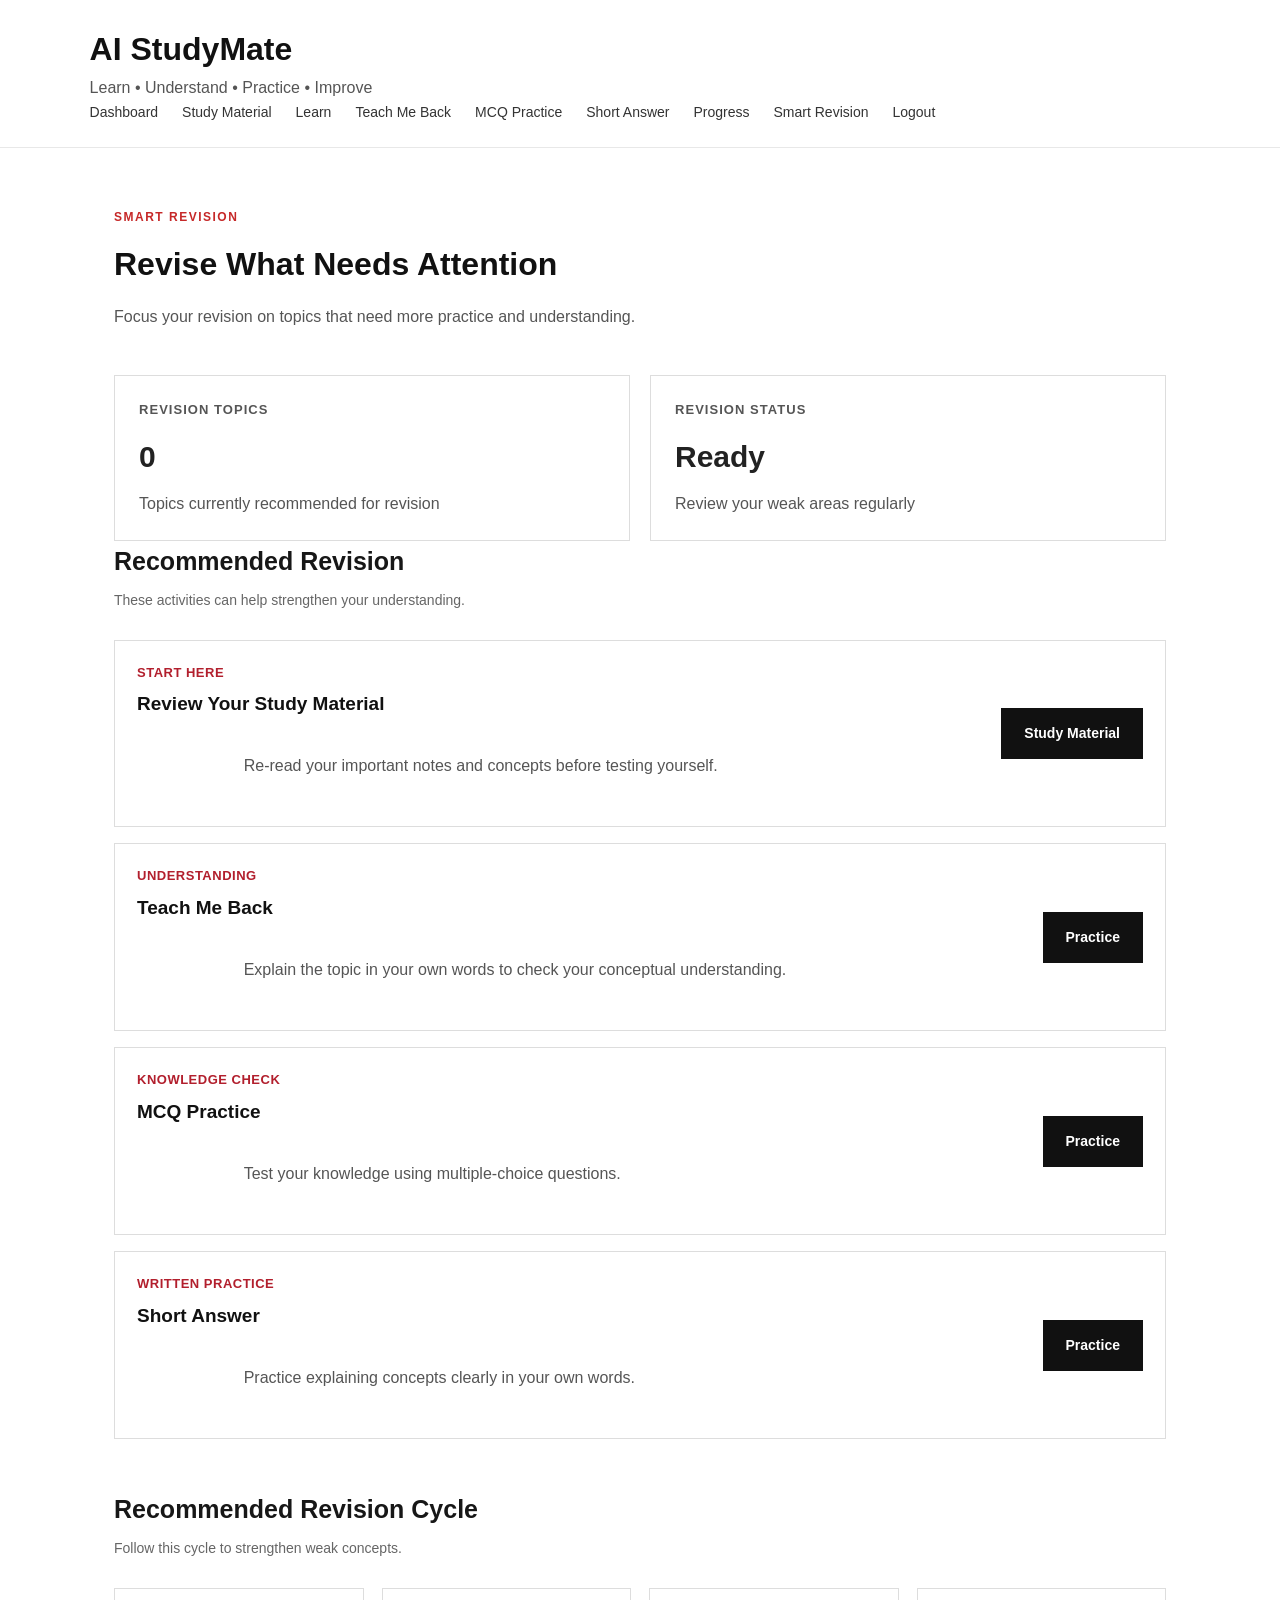
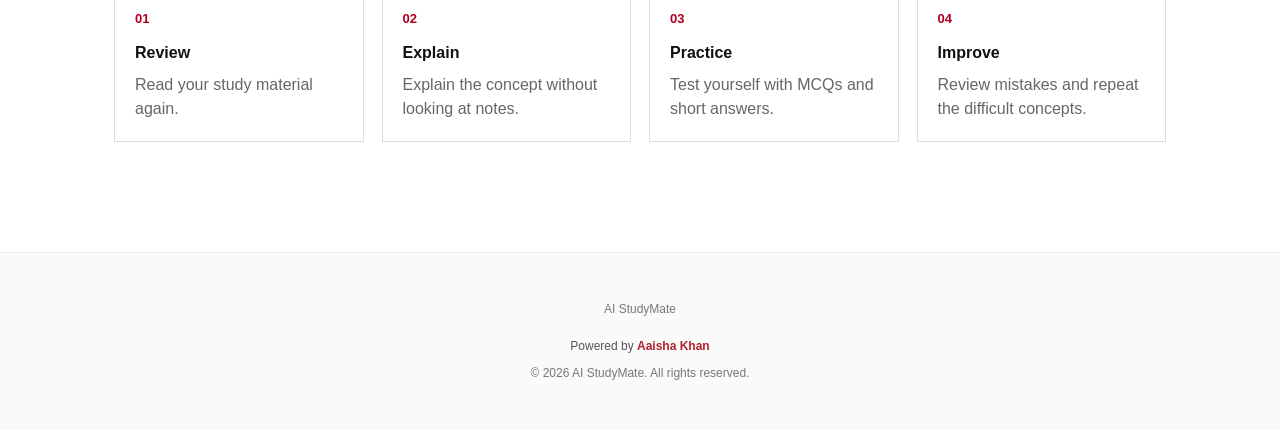
==== frontend/smart-revision.html @ e45d35bf "Initial commit - AI StudyMate" ====
<!DOCTYPE html>
<html lang="en">

<head>
    <meta charset="UTF-8">
    <meta name="viewport" content="width=device-width, initial-scale=1.0">

    <title>Smart Revision | AI StudyMate</title>

    <link rel="stylesheet" href="css/style.css">
    <link rel="stylesheet" href="css/dashboard.css">
</head>

<body>

<header class="dashboard-header">

    <div class="header-container">

        <div class="brand">
            <h1>AI StudyMate</h1>
            <p>Learn • Understand • Practice • Improve</p>
        </div>

        <nav class="dashboard-nav">

            <a href="dashboard.html">Dashboard</a>
            <a href="study-material.html">Study Material</a>
            <a href="learn.html">Learn</a>
            <a href="teach-back.html">Teach Me Back</a>
            <a href="mcq.html">MCQ Practice</a>
            <a href="short-answer.html">Short Answer</a>
            <a href="progress.html">Progress</a>
            <a href="smart-revision.html" class="active">
                Smart Revision
            </a>
            <a href="login.html">Logout</a>

        </nav>

    </div>

</header>


<main class="study-material-page">

    <section class="page-introduction">

        <p class="section-label">
            SMART REVISION
        </p>

        <h2>
            Revise What Needs Attention
        </h2>

        <p>
            Focus your revision on topics that need more practice and understanding.
        </p>

    </section>


    <!-- REVISION OVERVIEW -->

    <section class="revision-overview">

        <article class="revision-summary-card">

            <p class="progress-label">
                REVISION TOPICS
            </p>

            <h3 id="revisionTopicCount">
                0
            </h3>

            <p>
                Topics currently recommended for revision
            </p>

        </article>


        <article class="revision-summary-card">

            <p class="progress-label">
                REVISION STATUS
            </p>

            <h3 id="revisionStatus">
                Ready
            </h3>

            <p>
                Review your weak areas regularly
            </p>

        </article>

    </section>


    <!-- REVISION RECOMMENDATIONS -->

    <section class="saved-material-section">

        <div class="section-heading">

            <h3>
                Recommended Revision
            </h3>

            <p>
                These activities can help strengthen your understanding.
            </p>

        </div>


        <div id="revisionList">

            <article class="revision-card">

                <div>

                    <p class="material-subject">
                        START HERE
                    </p>

                    <h4>
                        Review Your Study Material
                    </h4>

                    <p class="material-content">
                        Re-read your important notes and concepts before testing yourself.
                    </p>

                </div>

                <a
                    href="study-material.html"
                    class="primary-button revision-button"
                >
                    Study Material
                </a>

            </article>


            <article class="revision-card">

                <div>

                    <p class="material-subject">
                        UNDERSTANDING
                    </p>

                    <h4>
                        Teach Me Back
                    </h4>

                    <p class="material-content">
                        Explain the topic in your own words to check your conceptual understanding.
                    </p>

                </div>

                <a
                    href="teach-back.html"
                    class="primary-button revision-button"
                >
                    Practice
                </a>

            </article>


            <article class="revision-card">

                <div>

                    <p class="material-subject">
                        KNOWLEDGE CHECK
                    </p>

                    <h4>
                        MCQ Practice
                    </h4>

                    <p class="material-content">
                        Test your knowledge using multiple-choice questions.
                    </p>

                </div>

                <a
                    href="mcq.html"
                    class="primary-button revision-button"
                >
                    Practice
                </a>

            </article>


            <article class="revision-card">

                <div>

                    <p class="material-subject">
                        WRITTEN PRACTICE
                    </p>

                    <h4>
                        Short Answer
                    </h4>

                    <p class="material-content">
                        Practice explaining concepts clearly in your own words.
                    </p>

                </div>

                <a
                    href="short-answer.html"
                    class="primary-button revision-button"
                >
                    Practice
                </a>

            </article>

        </div>

    </section>


    <!-- REVISION METHOD -->

    <section class="saved-material-section">

        <div class="section-heading">

            <h3>
                Recommended Revision Cycle
            </h3>

            <p>
                Follow this cycle to strengthen weak concepts.
            </p>

        </div>


        <div class="revision-cycle">

            <div>
                <span>01</span>
                <strong>Review</strong>
                <p>Read your study material again.</p>
            </div>

            <div>
                <span>02</span>
                <strong>Explain</strong>
                <p>Explain the concept without looking at notes.</p>
            </div>

            <div>
                <span>03</span>
                <strong>Practice</strong>
                <p>Test yourself with MCQs and short answers.</p>
            </div>

            <div>
                <span>04</span>
                <strong>Improve</strong>
                <p>Review mistakes and repeat the difficult concepts.</p>
            </div>

        </div>

    </section>

</main>


<footer class="site-footer">

    <p>
        AI StudyMate
    </p>

    <p class="creator-credit">
        Powered by <strong>Aaisha Khan</strong>
    </p>

    <p>
        © 2026 AI StudyMate. All rights reserved.
    </p>

</footer>


<script src="js/smart-revision.js"></script>

</body>

</html>
---- frontend/css/style.css ----
/* =========================================
   AI STUDYMATE - MAIN STYLESHEET
   ========================================= */


/* =========================================
   1. BASIC RESET
   ========================================= */

* {
    margin: 0;
    padding: 0;
    box-sizing: border-box;
}


html {
    scroll-behavior: smooth;
}


body {
    font-family: Arial, Helvetica, sans-serif;
    background-color: #ffffff;
    color: #111111;
    line-height: 1.6;
}


/* =========================================
   2. GENERAL ELEMENTS
   ========================================= */

a {
    color: inherit;
    text-decoration: none;
}


p {
    color: #555555;
}


h1,
h2,
h3 {
    color: #111111;
}


/* =========================================
   3. HEADER
   ========================================= */

header {
    width: 100%;
    padding: 22px 7%;
    display: flex;
    justify-content: space-between;
    align-items: center;
    border-bottom: 1px solid #eeeeee;
    background-color: #ffffff;
}


.logo h1 {
    font-size: 25px;
    font-weight: 700;
    letter-spacing: -0.5px;
}


.logo p {
    margin-top: 2px;
    font-size: 12px;
    color: #777777;
}


nav {
    display: flex;
    align-items: center;
    gap: 28px;
}


nav a {
    font-size: 14px;
    font-weight: 500;
    color: #222222;
    transition: color 0.2s ease;
}


nav a:hover {
    color: #c62828;
}


/* =========================================
   4. HERO SECTION
   ========================================= */

.hero {
    padding: 110px 7% 100px;
    background-color: #ffffff;
}


.hero-content {
    max-width: 850px;
}


.tagline {
    margin-bottom: 18px;
    color: #c62828;
    font-size: 14px;
    font-weight: 700;
    letter-spacing: 1px;
    text-transform: uppercase;
}


.hero h2 {
    font-size: clamp(40px, 6vw, 68px);
    line-height: 1.08;
    letter-spacing: -2px;
    margin-bottom: 28px;
}


.hero h2 span {
    color: #c62828;
}


.description {
    max-width: 680px;
    font-size: 17px;
    line-height: 1.8;
    color: #555555;
    margin-bottom: 35px;
}


/* =========================================
   5. HERO BUTTONS
   ========================================= */

.hero-buttons {
    display: flex;
    gap: 14px;
    flex-wrap: wrap;
}


.primary-button,
.secondary-button {
    display: inline-block;
    padding: 13px 22px;
    font-size: 14px;
    font-weight: 600;
    border: 1px solid #111111;
    transition: all 0.2s ease;
}


.primary-button {
    background-color: #111111;
    color: #ffffff;
}


.primary-button:hover {
    background-color: #c62828;
    border-color: #c62828;
}


.secondary-button {
    background-color: #ffffff;
    color: #111111;
}


.secondary-button:hover {
    color: #c62828;
    border-color: #c62828;
}


/* =========================================
   6. LEARNING CYCLE
   ========================================= */

.learning-cycle {
    padding: 90px 7%;
    background-color: #f8f8f8;
}


.learning-cycle > h2,
.features > h2 {
    font-size: 36px;
    margin-bottom: 10px;
}


.learning-cycle > p {
    margin-bottom: 45px;
    font-size: 16px;
}


.cycle-container {
    display: grid;
    grid-template-columns: repeat(3, 1fr);
    gap: 22px;
}


.cycle-card {
    background-color: #ffffff;
    padding: 30px;
    border: 1px solid #e5e5e5;
    transition: transform 0.2s ease, border-color 0.2s ease;
}


.cycle-card:hover {
    transform: translateY(-4px);
    border-color: #c62828;
}


.cycle-number {
    margin-bottom: 18px;
    color: #c62828;
    font-size: 13px;
    font-weight: 700;
}


.cycle-card h3 {
    margin-bottom: 10px;
    font-size: 20px;
}


.cycle-card p {
    font-size: 14px;
    line-height: 1.7;
}


/* =========================================
   7. TEACH ME BACK SECTION
   ========================================= */

.teach-back-introduction {
    padding: 100px 7%;
    background-color: #ffffff;
}


.feature-content {
    max-width: 900px;
}


.section-label {
    margin-bottom: 12px;
    color: #c62828;
    font-size: 12px;
    font-weight: 700;
    letter-spacing: 1.5px;
}


.feature-content h2 {
    font-size: 42px;
    margin-bottom: 18px;
}


.feature-content > p:not(.section-label) {
    max-width: 720px;
    margin-bottom: 35px;
    font-size: 16px;
    line-height: 1.8;
}


/* =========================================
   8. EXAMPLE BOX
   ========================================= */

.example-box {
    max-width: 700px;
    padding: 28px;
    border: 1px solid #dddddd;
    background-color: #fafafa;
}


.example-label {
    margin-bottom: 12px;
    color: #c62828;
    font-size: 12px;
    font-weight: 700;
    text-transform: uppercase;
}


.example-box > p {
    margin-bottom: 12px;
}


.mistake {
    margin-top: 22px;
    padding: 18px;
    border-left: 4px solid #c62828;
    background-color: #ffffff;
}


.mistake strong {
    color: #c62828;
    font-size: 14px;
}


.mistake p {
    margin-top: 6px;
    font-size: 14px;
}


/* =========================================
   9. FEATURES SECTION
   ========================================= */

.features {
    padding: 90px 7%;
    background-color: #f8f8f8;
}


.feature-grid {
    margin-top: 45px;
    display: grid;
    grid-template-columns: repeat(3, 1fr);
    gap: 22px;
}


.feature-card {
    padding: 28px;
    background-color: #ffffff;
    border: 1px solid #e5e5e5;
}


.feature-card h3 {
    margin-bottom: 12px;
    font-size: 19px;
}


.feature-card p {
    font-size: 14px;
    line-height: 1.7;
}


/* =========================================
   10. FOOTER
   ========================================= */

footer {
    padding: 50px 7%;
    background-color: #111111;
    color: #ffffff;
}


footer h3 {
    margin-bottom: 8px;
    color: #ffffff;
    font-size: 20px;
}


footer p {
    margin-bottom: 5px;
    color: #aaaaaa;
    font-size: 13px;
}


/* =========================================
   11. RESPONSIVE DESIGN
   ========================================= */

@media (max-width: 900px) {

    header {
        padding: 20px 5%;
    }


    .hero,
    .learning-cycle,
    .teach-back-introduction,
    .features {
        padding-left: 5%;
        padding-right: 5%;
    }


    .cycle-container,
    .feature-grid {
        grid-template-columns: repeat(2, 1fr);
    }

}


@media (max-width: 600px) {

    header {
        flex-direction: column;
        align-items: flex-start;
        gap: 18px;
    }


    nav {
        gap: 18px;
        flex-wrap: wrap;
    }


    .hero {
        padding-top: 70px;
        padding-bottom: 70px;
    }


    .hero h2 {
        font-size: 40px;
        letter-spacing: -1px;
    }


    .description {
        font-size: 15px;
    }


    .learning-cycle > h2,
    .features > h2 {
        font-size: 30px;
    }


    .feature-content h2 {
        font-size: 34px;
    }


    .cycle-container,
    .feature-grid {
        grid-template-columns: 1fr;
    }


    .hero-buttons {
        flex-direction: column;
        align-items: flex-start;
    }


    .primary-button,
    .secondary-button {
        width: 100%;
        text-align: center;
    }

}
/* =========================================
   CREATOR CREDIT
   ========================================= */

.creator-credit {
    margin-top: 18px;
    color: #999999;
    font-size: 12px;
}

.creator-credit strong {
    color: #ffffff;
    font-weight: 600;
}
---- frontend/css/dashboard.css ----
/* =========================================
   AI STUDYMATE DASHBOARD
   ========================================= */


/* Dashboard Header */

.dashboard-header {
    display: flex;
    justify-content: space-between;
    align-items: center;
    padding: 24px 7%;
    border-bottom: 1px solid #e8e8e8;
    background-color: #ffffff;
}

.dashboard-brand h1 {
    margin: 0;
    color: #171717;
    font-size: 24px;
    font-weight: 700;
}

.dashboard-brand p {
    margin: 5px 0 0;
    color: #777777;
    font-size: 13px;
}

.dashboard-nav {
    display: flex;
    gap: 24px;
}

.dashboard-nav a {
    color: #333333;
    text-decoration: none;
    font-size: 14px;
    font-weight: 500;
}

.dashboard-nav a:hover {
    color: #b21f2d;
}


/* Dashboard Main */

.dashboard-page {
    width: 86%;
    max-width: 1200px;
    margin: 0 auto;
    padding: 60px 0 80px;
}


/* Welcome Section */

.dashboard-welcome {
    padding-bottom: 55px;
    border-bottom: 1px solid #eeeeee;
}

.dashboard-label {
    margin-bottom: 12px;
    color: #b21f2d;
    font-size: 12px;
    font-weight: 700;
    letter-spacing: 1.5px;
}

.dashboard-welcome h2 {
    margin: 0 0 14px;
    color: #171717;
    font-size: 38px;
    line-height: 1.2;
}

.dashboard-welcome > p:last-child {
    max-width: 680px;
    margin: 0;
    color: #666666;
    font-size: 16px;
    line-height: 1.7;
}


/* Section Heading */

.section-heading {
    margin-bottom: 28px;
}

.section-heading h3 {
    margin: 0 0 8px;
    color: #171717;
    font-size: 25px;
}

.section-heading p {
    margin: 0;
    color: #777777;
    font-size: 14px;
}


/* Learning Cycle */

.learning-cycle-section {
    padding: 55px 0;
}

.learning-cycle {
    display: grid;
    grid-template-columns: repeat(3, 1fr);
    gap: 1px;
    background-color: #dddddd;
    border: 1px solid #dddddd;
}

.cycle-step {
    min-height: 150px;
    padding: 25px;
    background-color: #ffffff;
}

.cycle-step span {
    display: block;
    margin-bottom: 15px;
    color: #b21f2d;
    font-size: 12px;
    font-weight: 700;
}

.cycle-step h4 {
    margin: 0 0 8px;
    color: #222222;
    font-size: 18px;
}

.cycle-step p {
    margin: 0;
    color: #777777;
    font-size: 13px;
    line-height: 1.6;
}


/* Dashboard Features */

.dashboard-features {
    padding: 10px 0 60px;
}

.feature-grid {
    display: grid;
    grid-template-columns: repeat(3, 1fr);
    gap: 18px;
}

.dashboard-feature {
    position: relative;
    min-height: 220px;
    padding: 28px;
    border: 1px solid #e4e4e4;
    background-color: #ffffff;
    transition: border-color 0.2s ease;
}

.dashboard-feature:hover {
    border-color: #b21f2d;
}

.feature-number {
    display: block;
    margin-bottom: 25px;
    color: #b21f2d;
    font-size: 12px;
    font-weight: 700;
}

.dashboard-feature h4 {
    margin: 0 0 12px;
    color: #222222;
    font-size: 20px;
}

.dashboard-feature p {
    margin: 0 0 20px;
    color: #6f6f6f;
    font-size: 14px;
    line-height: 1.7;
}

.feature-status {
    display: inline-block;
    color: #888888;
    font-size: 11px;
    font-weight: 600;
    letter-spacing: 0.3px;
}


/* Teach Me Back Highlight */

.highlight-feature {
    border-color: #b21f2d;
}

.highlight-feature .feature-status {
    color: #b21f2d;
}


/* Progress Overview */

.progress-overview {
    padding-top: 20px;
}

.progress-grid {
    display: grid;
    grid-template-columns: repeat(4, 1fr);
    border: 1px solid #dddddd;
}

.progress-item {
    padding: 28px 20px;
    text-align: center;
    border-right: 1px solid #dddddd;
    background-color: #ffffff;
}

.progress-item:last-child {
    border-right: none;
}

.progress-value {
    display: block;
    margin-bottom: 8px;
    color: #171717;
    font-size: 30px;
    font-weight: 700;
}

.progress-label {
    color: #777777;
    font-size: 12px;
}


/* Footer */

.site-footer {
    padding: 40px 20px;
    text-align: center;
    border-top: 1px solid #eeeeee;
    background-color: #fafafa;
}

.site-footer p {
    margin: 7px 0;
    color: #777777;
    font-size: 12px;
}

.site-footer .creator-credit {
    margin-top: 18px;
    color: #555555;
}

.site-footer .creator-credit strong {
    color: #b21f2d;
}


/* =========================================
   RESPONSIVE DESIGN
   ========================================= */

@media (max-width: 900px) {

    .feature-grid {
        grid-template-columns: repeat(2, 1fr);
    }

    .learning-cycle {
        grid-template-columns: repeat(2, 1fr);
    }

    .progress-grid {
        grid-template-columns: repeat(2, 1fr);
    }

    .progress-item:nth-child(2) {
        border-right: none;
    }

    .progress-item:nth-child(-n+2) {
        border-bottom: 1px solid #dddddd;
    }
}


@media (max-width: 600px) {

    .dashboard-header {
        flex-direction: column;
        align-items: flex-start;
        gap: 18px;
        padding: 20px 7%;
    }

    .dashboard-nav {
        gap: 18px;
    }

    .dashboard-page {
        width: 88%;
        padding-top: 40px;
    }

    .dashboard-welcome h2 {
        font-size: 30px;
    }

    .learning-cycle,
    .feature-grid,
    .progress-grid {
        grid-template-columns: 1fr;
    }

    .progress-item {
        border-right: none;
        border-bottom: 1px solid #dddddd;
    }

    .progress-item:last-child {
        border-bottom: none;
    }

}

/* =========================================
   STUDY MATERIAL PAGE
   ========================================= */

.study-material-page {
    max-width: 1100px;
    margin: 0 auto;
    padding: 60px 24px;
}

.page-introduction {
    margin-bottom: 45px;
}

.page-introduction h2 {
    margin: 8px 0 12px;
    font-size: 32px;
}

.page-introduction > p:last-child {
    max-width: 700px;
    line-height: 1.7;
    color: #555;
}

.material-form-section,
.saved-material-section {
    margin-bottom: 50px;
}

.material-form-section {
    padding: 32px;
    border: 1px solid #e5e5e5;
    background: #ffffff;
}

.material-form-section .section-heading,
.saved-material-section .section-heading {
    margin-bottom: 28px;
}

.material-form-section .section-heading h3,
.saved-material-section .section-heading h3 {
    margin-bottom: 8px;
}

.material-form-section .section-heading p,
.saved-material-section .section-heading p {
    color: #666;
}

#studyMaterialForm .form-group {
    margin-bottom: 22px;
}

#studyMaterialForm label {
    display: block;
    margin-bottom: 8px;
    font-weight: 600;
}

#studyMaterialForm input,
#studyMaterialForm textarea {
    width: 100%;
    padding: 13px 14px;
    border: 1px solid #d6d6d6;
    background: #ffffff;
    font: inherit;
    box-sizing: border-box;
}

#studyMaterialForm textarea {
    resize: vertical;
    min-height: 220px;
    line-height: 1.6;
}

#studyMaterialForm input:focus,
#studyMaterialForm textarea:focus {
    outline: none;
    border-color: #b21f2d;
}

.material-card {
    padding: 26px;
    margin-bottom: 18px;
    border: 1px solid #e5e5e5;
    background: #ffffff;
}

.material-card h4 {
    margin: 6px 0 10px;
    font-size: 20px;
}

.material-subject {
    margin: 0;
    color: #b21f2d;
    font-size: 13px;
    font-weight: 700;
    text-transform: uppercase;
    letter-spacing: 0.5px;
}

.material-topic {
    margin-bottom: 18px;
    color: #666;
    font-size: 14px;
}

.material-content {
    margin: 0;
    line-height: 1.7;
    white-space: pre-wrap;
    color: #333;
}

.empty-message {
    padding: 24px;
    border: 1px dashed #d5d5d5;
    color: #666;
    background: #fafafa;
}

/* =========================================
   FLASHCARDS
   ========================================= */

.flashcard-box {
    padding: 40px;
    margin-bottom: 30px;
    border: 1px solid #e5e5e5;
    background: #fafafa;
    text-align: center;
}

.flashcard-box h4 {
    margin: 18px auto;
    max-width: 700px;
    font-size: 24px;
    line-height: 1.5;
}

.flashcard-answer {
    max-width: 700px;
    margin: 25px auto 0;
    padding: 20px;
    border-top: 1px solid #ddd;
    text-align: left;
}

.flashcard-actions,
.flashcard-status-buttons {
    display: flex;
    gap: 12px;
    flex-wrap: wrap;
    margin-top: 20px;
}

.flashcard-status {
    margin-top: 35px;
    padding-top: 25px;
    border-top: 1px solid #e5e5e5;
}

.flashcard-status > p {
    font-weight: 600;
}

.flashcard-actions button,
.flashcard-status-buttons button {
    margin: 0;
}

/* MCQ OPTIONS */
.mcq-options {
    display: flex;
    flex-direction: column;
    gap: 12px;
    margin-top: 20px;
}

.mcq-options label {
    display: block;
    padding: 12px 15px;
    border: 1px solid #dddddd;
    background-color: #ffffff;
    cursor: pointer;
    line-height: 1.5;
}

.mcq-options label:hover {
    border-color: #b00020;
}

.mcq-options input[type="radio"] {
    margin-right: 10px;
}

/* =========================================
   IMPROVED STUDY MATERIAL FORM
   ========================================= */

.material-form-section .form-group {
    display: flex;
    flex-direction: column;
    width: 100%;
    margin-bottom: 24px;
}

.material-form-section .form-group label {
    display: block;
    margin-bottom: 10px;
    font-weight: 600;
}

.material-form-section input,
.material-form-section textarea {
    width: 100%;
    box-sizing: border-box;
    font-family: inherit;
    font-size: 16px;
}

.material-form-section input {
    min-height: 48px;
}

.material-form-section textarea {
    min-height: 200px;
    resize: vertical;
    line-height: 1.6;
    padding: 14px 16px;
}

.material-form-section form {
    width: 100%;
    max-width: 900px;
}
/* =========================================
   PROGRESS PAGE
   ========================================= */

.progress-grid {
    display: grid;
    grid-template-columns: repeat(4, 1fr);
    gap: 20px;
    margin-top: 30px;
}

.progress-card {
    background-color: #ffffff;
    border: 1px solid #dddddd;
    padding: 24px;
}

.progress-label {
    font-size: 13px;
    font-weight: 700;
    letter-spacing: 0.08em;
    color: #555555;
    margin-bottom: 12px;
}

.progress-card h3 {
    font-size: 32px;
    margin: 0 0 10px;
    color: #222222;
}

.progress-card p:last-child {
    margin: 0;
    color: #666666;
    line-height: 1.5;
}


/* UNDERSTANDING BAR */

.progress-bar-container {
    width: 100%;
    height: 14px;
    background-color: #eeeeee;
    margin-top: 20px;
    overflow: hidden;
}

.progress-bar {
    height: 100%;
    background-color: #b00020;
    transition: width 0.4s ease;
}

.progress-message {
    margin-top: 15px;
    color: #555555;
    line-height: 1.6;
}


/* ACTIVITY LINKS */

.progress-activities {
    display: grid;
    grid-template-columns: repeat(2, 1fr);
    gap: 16px;
    margin-top: 20px;
}

.progress-activities a {
    display: flex;
    flex-direction: column;
    gap: 7px;
    padding: 18px;
    border: 1px solid #dddddd;
    text-decoration: none;
    color: #222222;
    background-color: #ffffff;
}

.progress-activities a:hover {
    border-color: #b00020;
}

.progress-activities strong {
    font-size: 16px;
}

.progress-activities span {
    font-size: 14px;
    color: #666666;
    line-height: 1.5;
}


/* RESPONSIVE */

@media (max-width: 900px) {

    .progress-grid {
        grid-template-columns: repeat(2, 1fr);
    }

}


@media (max-width: 600px) {

    .progress-grid {
        grid-template-columns: 1fr;
    }

    .progress-activities {
        grid-template-columns: 1fr;
    }

}

/* =========================================
   SMART REVISION
   ========================================= */

.revision-overview {
    display: grid;
    grid-template-columns: repeat(2, 1fr);
    gap: 20px;
    margin-top: 30px;
}

.revision-summary-card {
    background-color: #ffffff;
    border: 1px solid #dddddd;
    padding: 24px;
}

.revision-summary-card h3 {
    font-size: 30px;
    margin: 8px 0 10px;
    color: #222222;
}


/* REVISION CARDS */

.revision-card {
    display: flex;
    align-items: center;
    justify-content: space-between;
    gap: 25px;

    padding: 22px;
    margin-bottom: 16px;

    background-color: #ffffff;
    border: 1px solid #dddddd;
}

.revision-card h4 {
    margin: 6px 0 8px;
    font-size: 19px;
}

.revision-card .material-content {
    margin: 0;
    line-height: 1.6;
    color: #555555;
}

.revision-button {
    flex-shrink: 0;
    text-decoration: none;
}


/* REVISION CYCLE */

.revision-cycle {
    display: grid;
    grid-template-columns: repeat(4, 1fr);
    gap: 18px;
    margin-top: 20px;
}

.revision-cycle > div {
    border: 1px solid #dddddd;
    padding: 20px;
    background-color: #ffffff;
}

.revision-cycle span {
    display: block;
    font-size: 13px;
    font-weight: 700;
    color: #b00020;
    margin-bottom: 10px;
}

.revision-cycle strong {
    display: block;
    margin-bottom: 8px;
}

.revision-cycle p {
    margin: 0;
    color: #666666;
    line-height: 1.5;
}


/* RESPONSIVE */

@media (max-width: 900px) {

    .revision-cycle {
        grid-template-columns: repeat(2, 1fr);
    }

}


@media (max-width: 600px) {

    .revision-overview {
        grid-template-columns: 1fr;
    }

    .revision-card {
        flex-direction: column;
        align-items: flex-start;
    }

    .revision-cycle {
        grid-template-columns: 1fr;
    }

}
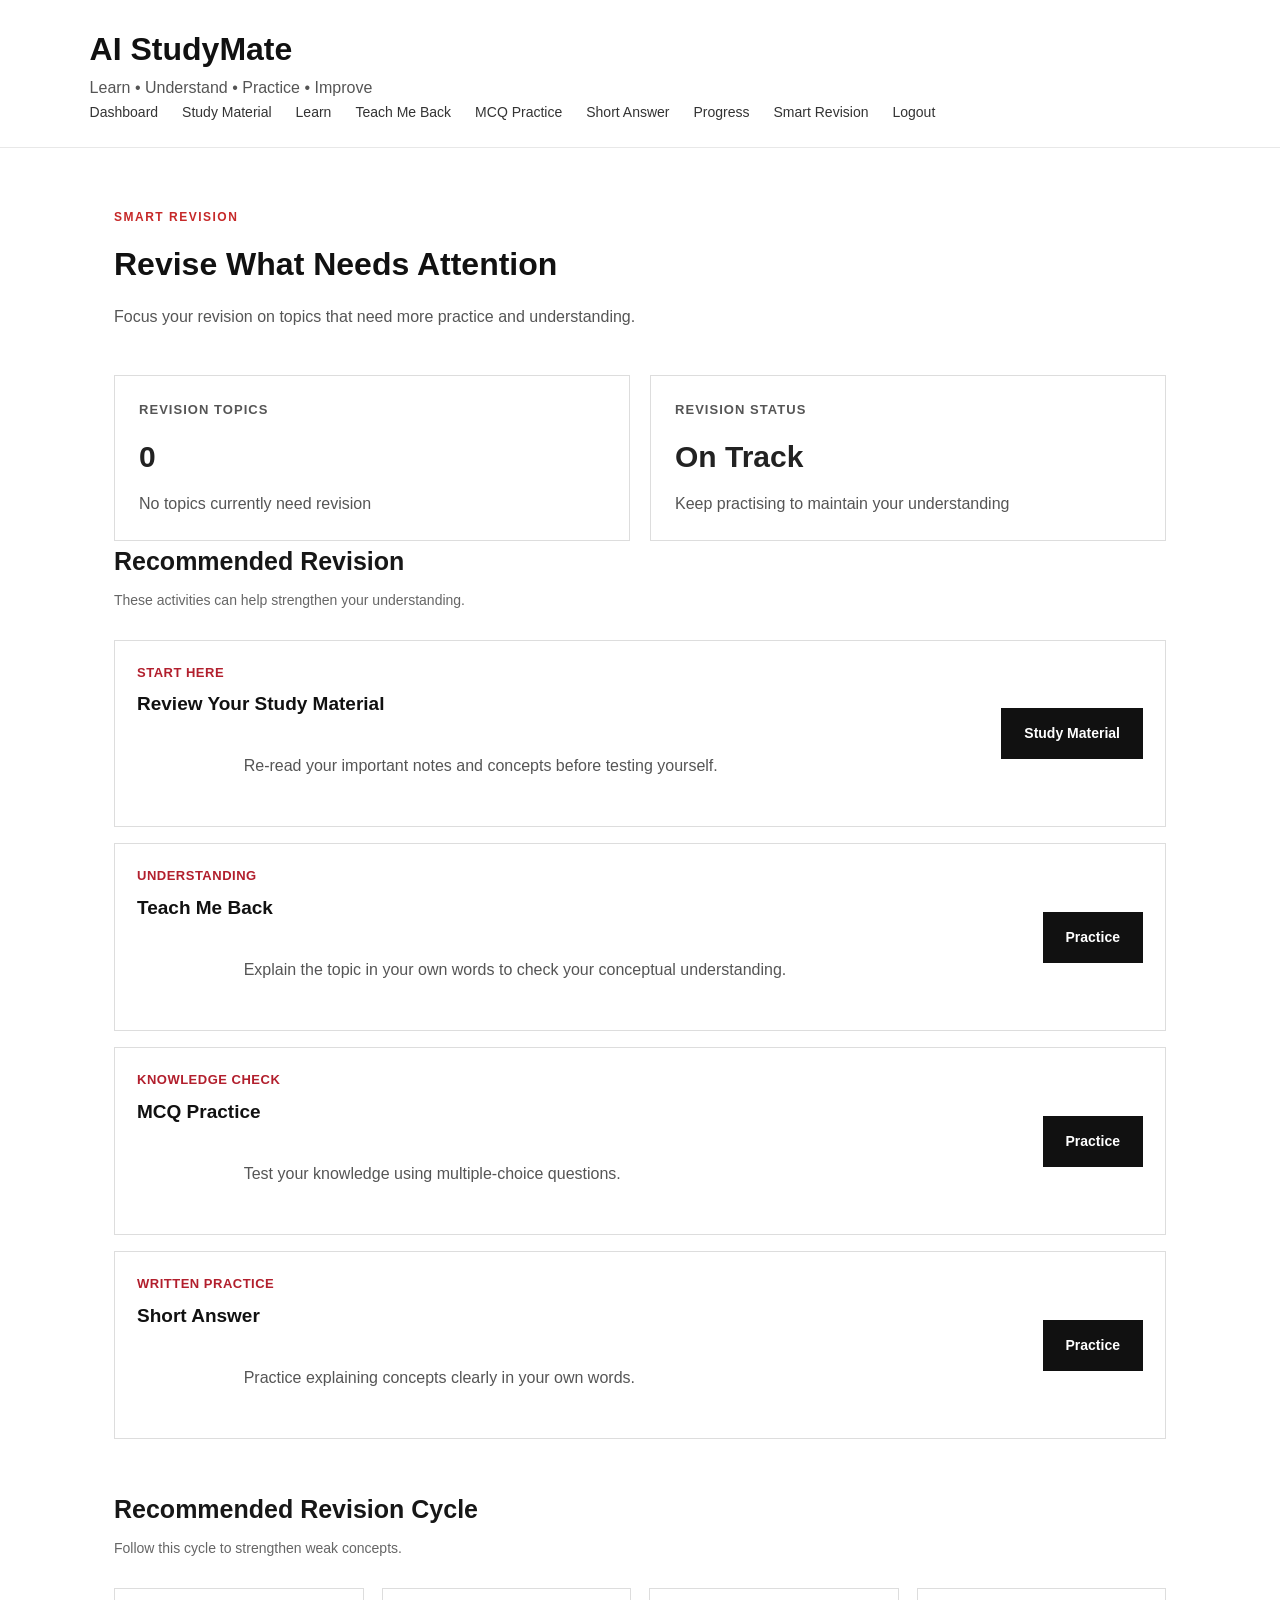
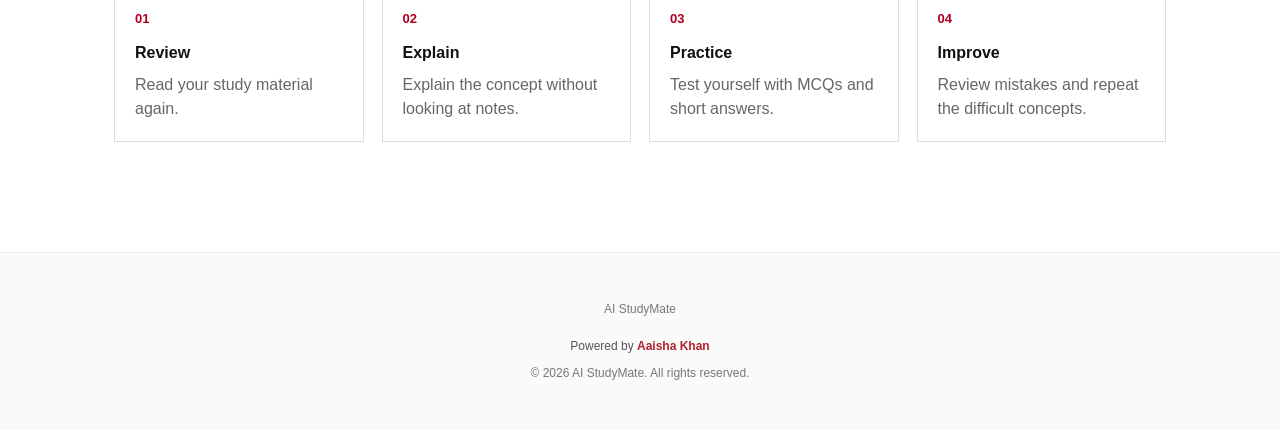
==== commit add01444: "Update AI StudyMate Smart Revision and progress tracking" ====
--- a/frontend/smart-revision.html
+++ b/frontend/smart-revision.html
@@ -77,7 +77,7 @@
             </h3>
 
             <p>
-                Topics currently recommended for revision
+                No topics currently need revision
             </p>
 
         </article>
@@ -90,11 +90,11 @@
             </p>
 
             <h3 id="revisionStatus">
-                Ready
+                On Track
             </h3>
 
             <p>
-                Review your weak areas regularly
+                Keep practising to maintain your understanding
             </p>
 
         </article>
